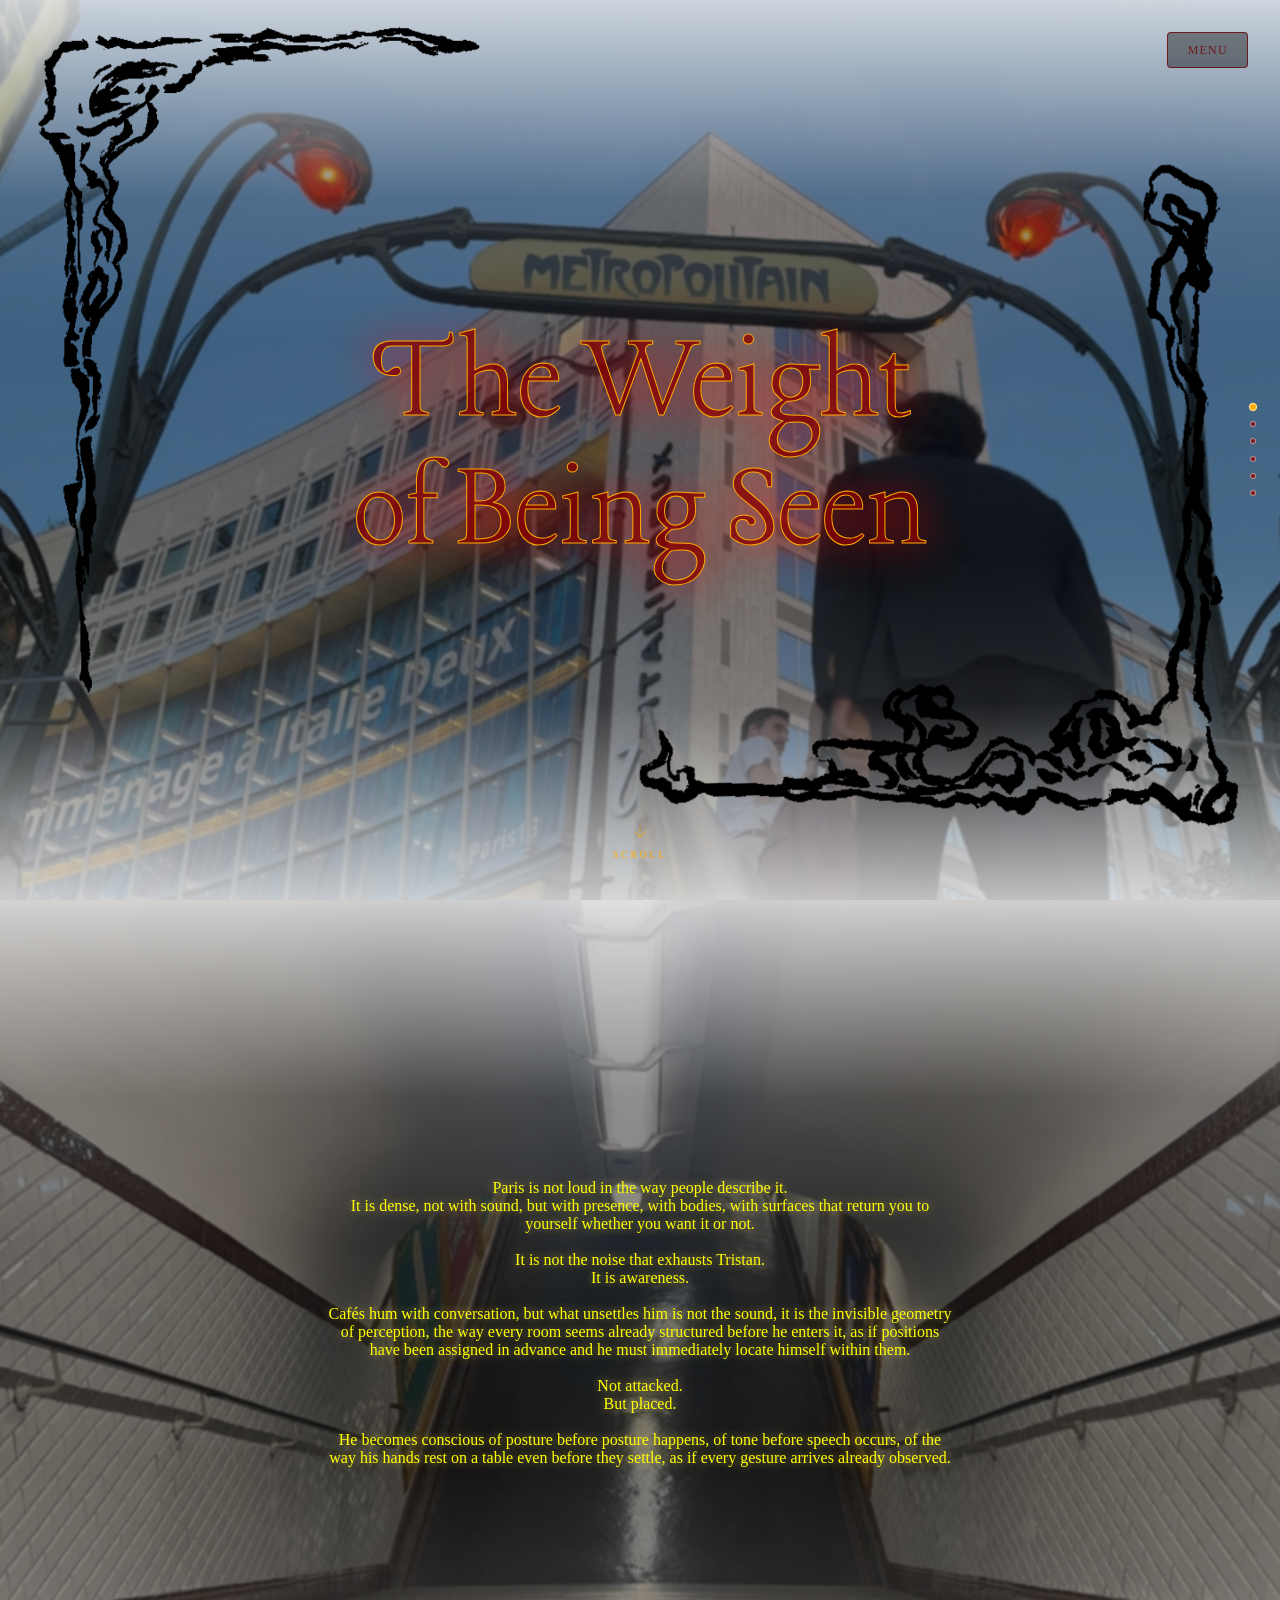
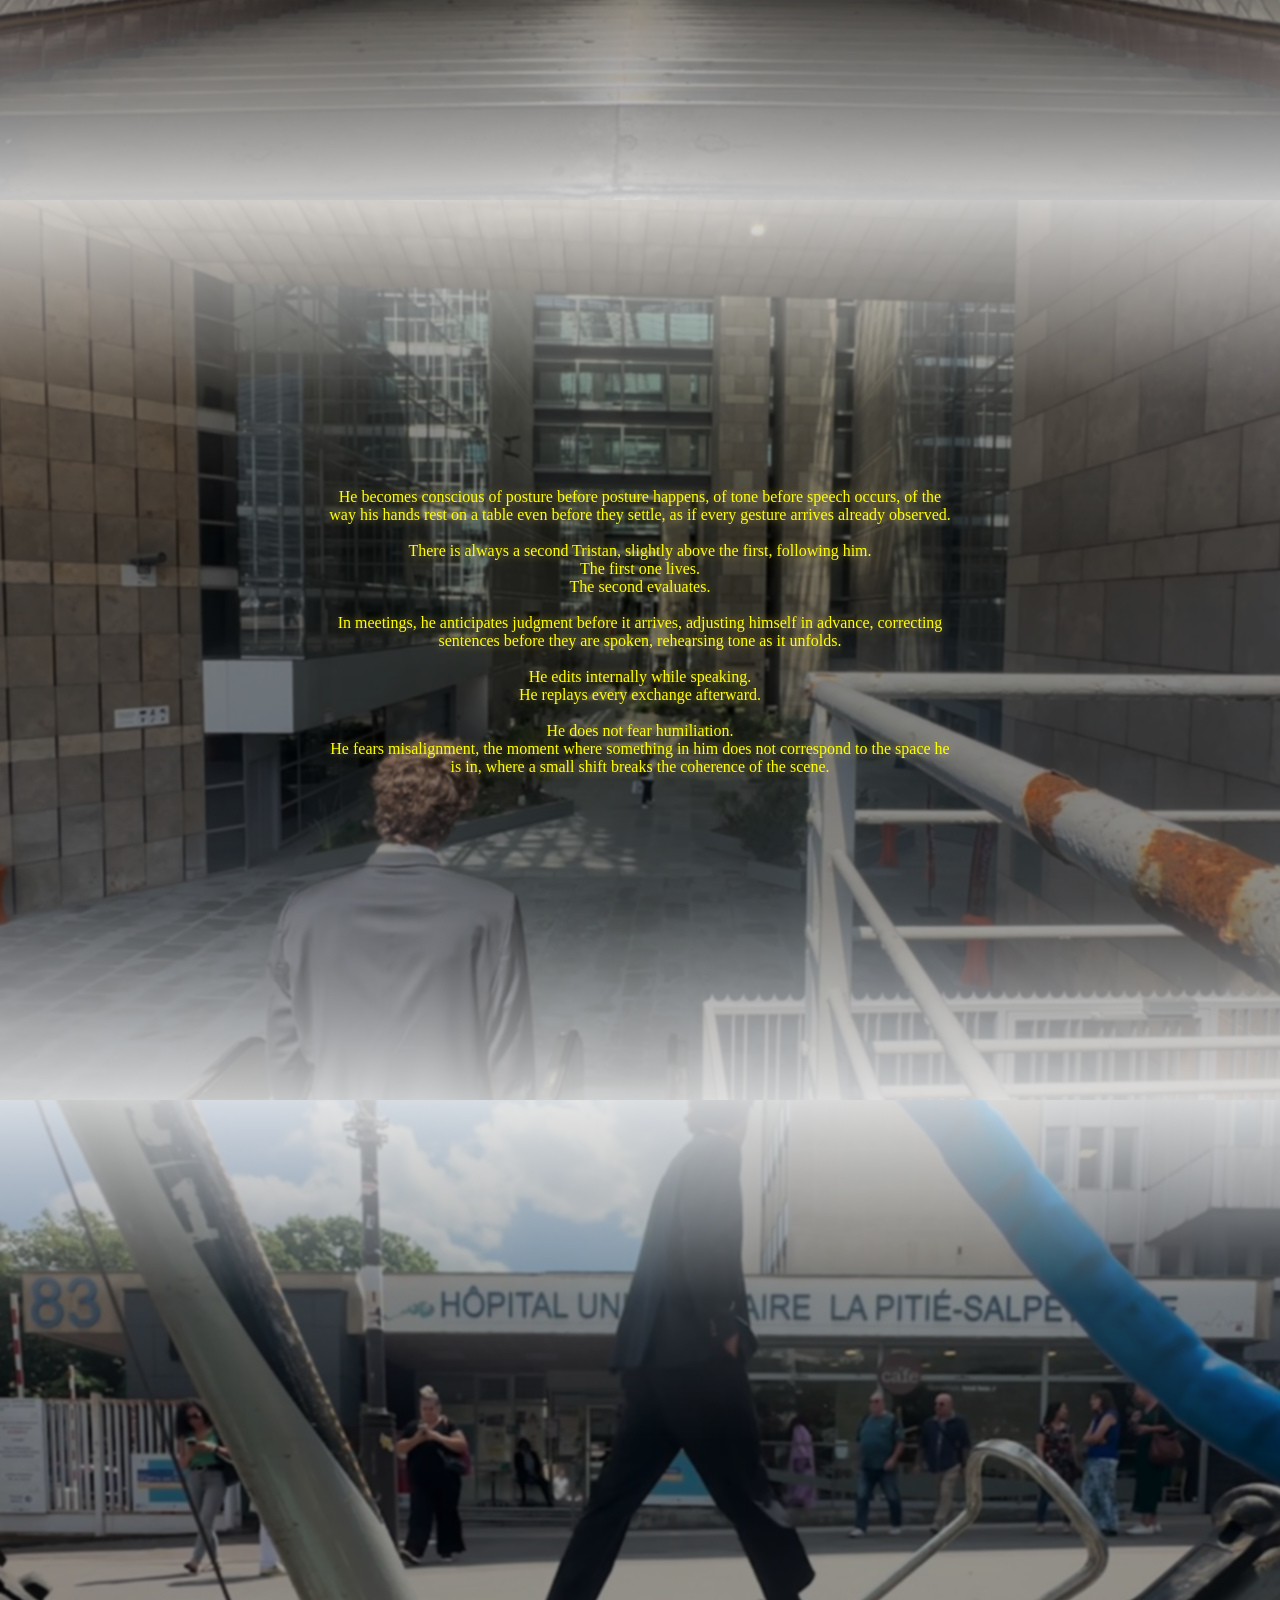
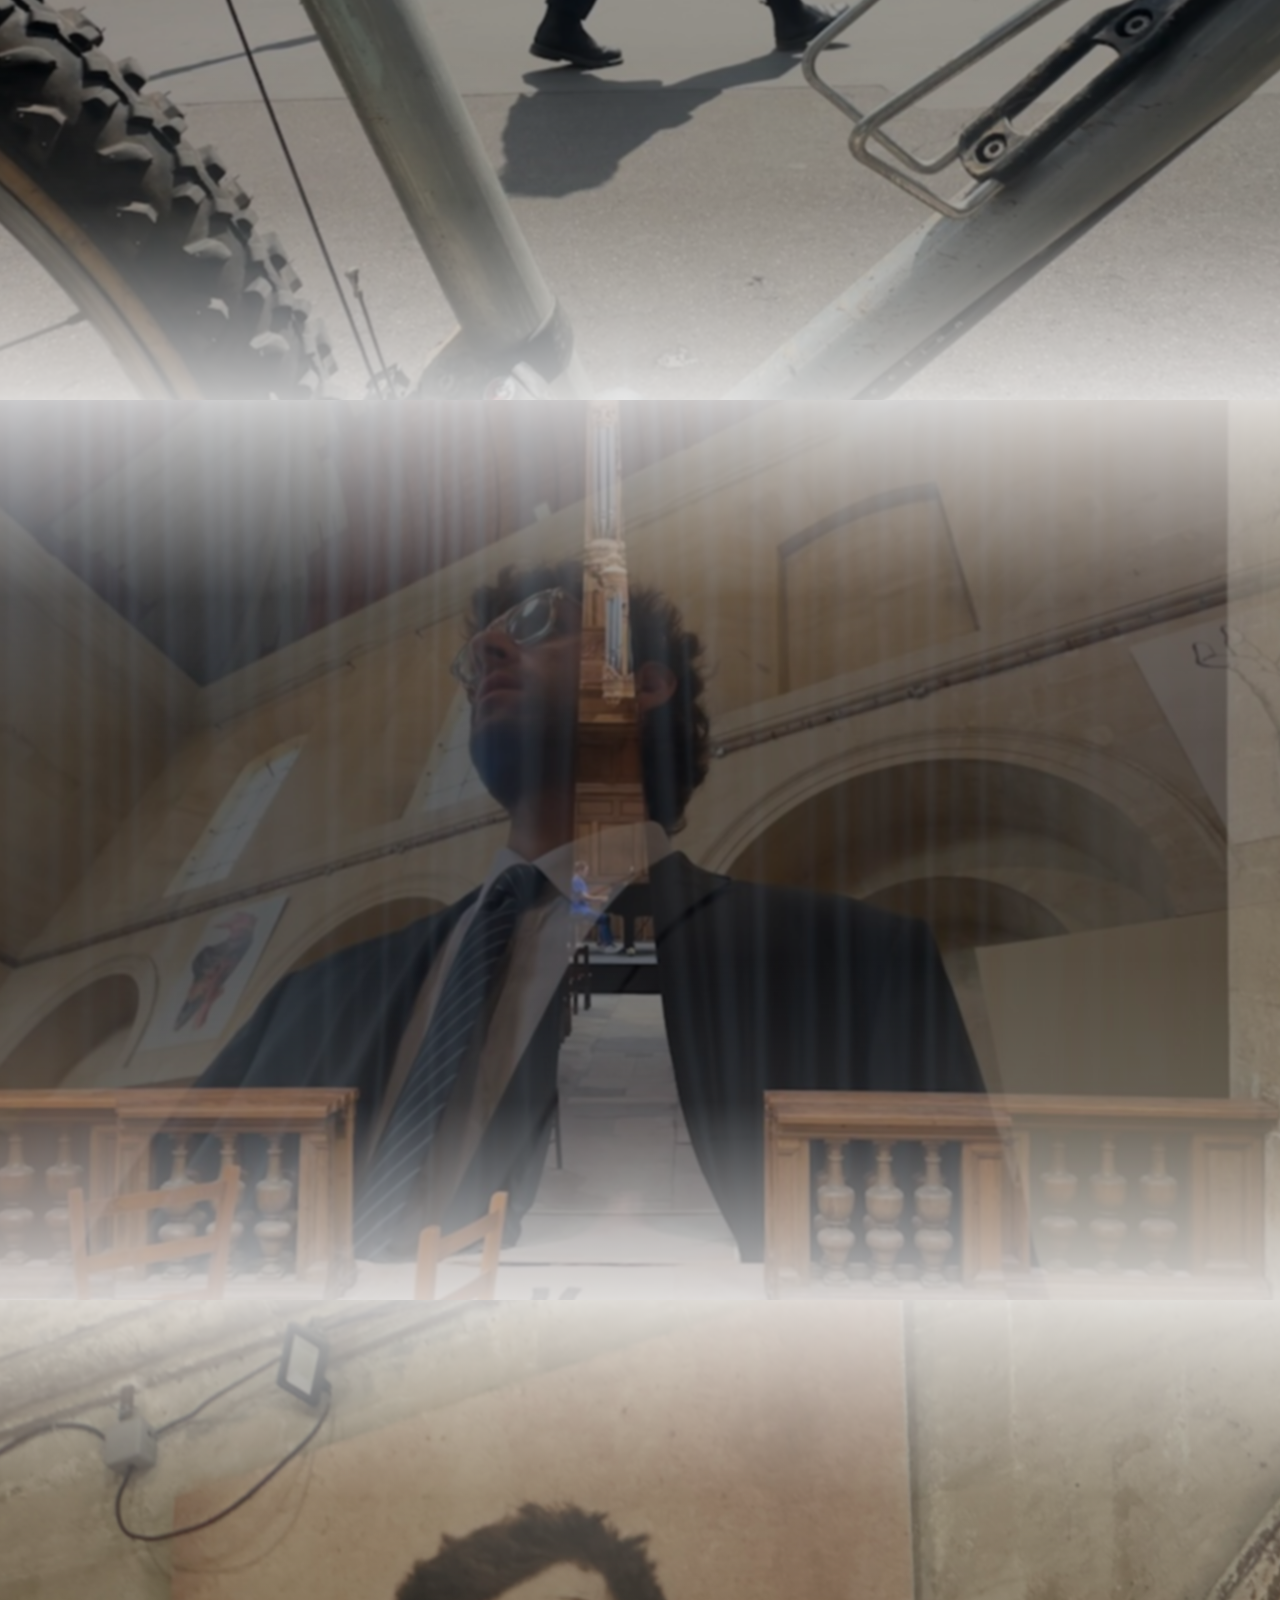
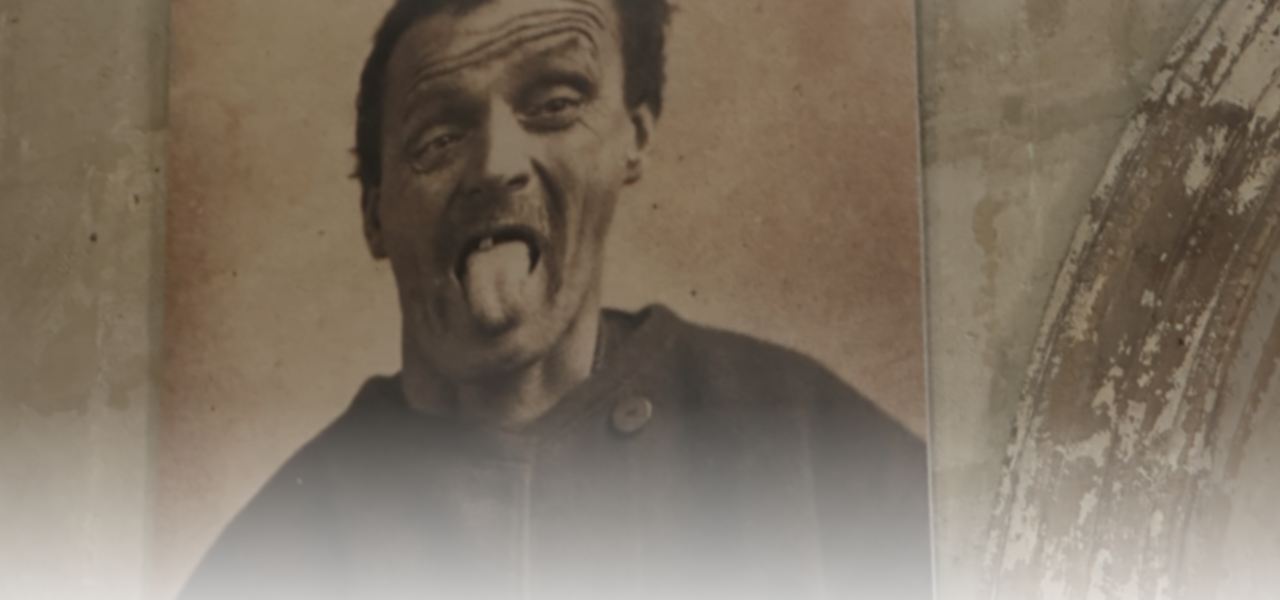
==== Alexdaina_WEB/chapter1.html @ 55fe21ad "main" ====
<!DOCTYPE html>
<html lang="en">
<head>
  <meta charset="UTF-8" />
  <meta name="viewport" content="width=device-width, initial-scale=1.0" />
  <title>Scrolling Gallery</title>
  
  <link rel="preconnect" href="https://fonts.googleapis.com">
  <link rel="preconnect" href="https://fonts.gstatic.com" crossorigin>
  <link href="https://fonts.googleapis.com/css2?family=Eagle+Lake&family=Lancelot&display=swap" rel="stylesheet">
<style>
    *, *::before, *::after {
      margin: 0;
      padding: 0;
      box-sizing: border-box;
    }

    html {
      scroll-behavior: smooth;
    }

    body {
      background: #0a0a0a;
      font-family: 'Josefin Sans', sans-serif;
    }

    /* ── Each section fills the viewport ── */
    .page {
      position: relative;
      width: 100%;
      height: 100vh;
      overflow: hidden;
      display: flex;
      align-items: center;
      justify-content: center;
    }

    /* ── Background image ── */
    .page__bg {
      position: absolute;
      inset: 0;
      background-size: cover;
      background-position: center;
      background-repeat: no-repeat;
      transform: scale(1.03); /* tiny scale prevents white edge flash */
      transition: transform 0.6s ease;
      filter: blur(1px) brightness(0.6);
    }

    /* ── Top & bottom opacity fade using a gradient overlay ── */
    .page__fade {
      position: absolute;
      inset: 0;
      background: linear-gradient(
        to bottom,
        rgba(255,255,255, 0.75) 0%,
        rgba(255,255,255, 0.10) 22%,
        rgba(255,255,255, 0.00) 38%,
        rgba(255,255,255, 0.00) 62%,
        rgba(255,255,255, 0.10) 78%,
        rgba(255,255,255, 0.75) 100%
      );
      pointer-events: none;
      z-index: 1;
    }

    /* ── Text label ── */
    .page__label {
      position: relative;
      z-index: 2;
      text-align: center;
      color:yellow;
      pointer-events: none;
      display: flex;
      flex-direction: column;
      align-items: center;
      gap: 0.5rem;
      opacity: 0;
      transform: translateY(14px);
      transition: opacity 0.7s ease, transform 0.7s ease;
    }

    .page__label.visible {
      opacity: 1;
      transform: translateY(0);
    }

    .title_box {
      
font-family: "Lancelot", serif;
font-weight: bold;
font-style: normal;
      font-size: clamp(4.5rem, 10vw, 9rem);
      font-weight: 100;
      line-height: 1;
      letter-spacing: -0.02em;
      color: #870000c2;
      text-shadow: 0 2px 40px rgba(255, 9, 9, 0.852);
      width: 50vw;  
      -webkit-text-stroke: 1px rgb(255, 170, 0);
    }

    .page__word {
      font-family: 'Josefin Sans', sans-serif;
      font-size: clamp(0.65rem, 1.5vw, 0.85rem);
      font-weight: 100;
      letter-spacing: 0.35em;
      text-transform: uppercase;
      color: rgba(255,255,255,0.7);
    }

    /* ── Thin rule decorations ── */
    .page__rule {
      display: flex;
      align-items: center;
      gap: 1.2rem;
      margin-top: 0.4rem;
    }

    .page__rule span {
      display: block;
      width: 40px;
      height: 1px;
      background: rgba(255,255,255,0.45);
    }

    .page__rule em {
      font-style: normal;
      font-size: 0.65rem;
      letter-spacing: 0.25em;
      color: rgba(255,255,255,0.4);
      text-transform: uppercase;
    }

    /* ── Scroll hint on first page only ── */
    .scroll-hint {
      position: absolute;
      bottom: 2.5rem;
      left: 50%;
      transform: translateX(-50%);
      z-index: 3;
      display: flex;
      flex-direction: column;
      align-items: center;
      gap: 0.5rem;
      color: rgb(255, 170, 0);
      font-size: 0.6rem;
      font-family: 'Times New Roman', Times, serif;
      letter-spacing: 0.3em;
      text-transform: uppercase;
      animation: bounce 2s ease-in-out infinite;
    }

    .scroll-hint svg {
      width: 18px;
      opacity: 0.5;
    }

    @keyframes bounce {
      0%, 100% { transform: translateX(-50%) translateY(0); }
      50%       { transform: translateX(-50%) translateY(6px); }
    }

    /* ── Slim progress bar ── */
    #progress {
      position: fixed;
      top: 0;
      left: 0;
      height: 2px;
      background: rgba(255,255,255,0.6);
      width: 0%;
      z-index: 100;
      transition: width 0.1s linear;
    }

    /* ── Page indicator dots ── */
    #dots {
      position: fixed;
      right: 1.5rem;
      top: 50%;
      transform: translateY(-50%);
      z-index: 100;
      display: flex;
      flex-direction: column;
      gap: 0.7rem;
    }

    .dot {
      width: 6px;
      height: 6px;
      border-radius: 50%;
      background: #870000c2;
      border: 1px solid rgba(255,255,255,0.5);
      cursor: pointer;
      transition: background 0.3s, transform 0.3s;
    }

    .dot.active {
      background: rgb(255, 170, 0);
      transform: scale(1.4);
    }

    div.corner-top-left{
  position:fixed;
  top:0;
  left:0;
  height: 10%;
  width: 10%;
  z-index: 7;
}

div.corner-bottom-right{
  position: fixed;
  bottom: 90vh;
  right: 90vw;

  height: 10%;
  width: 10%;
  z-index: 7;
}

.frame{
  height: 1000%;
  width: 1000%;
}

.text-box{
    padding: 5px;
    width: 50vw;
    font-family: 'Times New Roman', Times, serif;
    text-align: center;
    justify-content: center;
    text-shadow: 0 0 10px rgba(255, 230, 100, 0.6);
}

    /* ── Image sources (local folder) ── */
    #page-0 .page__bg { background-image: url('content/metro.jpg'); }
    #page-1 .page__bg { background-image: url('content/tunnel.jpg'); }
    #page-2 .page__bg { background-image: url('content/def.jpg'); }
    #page-3 .page__bg { background-image: url('content/hopital.jpg'); }
    #page-4 .page__bg { background-image: url('content/piano.jpg'); }
    #page-5 .page__bg { background-image: url('content/crazy.jpg'); }

    @media (max-width: 768px) {
      .text-box {
        width: 90vw; /* Much wider on mobile for readability */
      }
      .title_box {
        width: 90vw; /* Keeps the title correctly proportioned on small screens too */
      }
    } 

    .back-btn {
      position: absolute;
      top: 2rem;
      right: 2rem;
      z-index: 10;
      padding: 0.6rem 1.2rem;
      background: rgba(0, 0, 0, 0.4);
      border: 1px solid rgba(111, 4, 4, 0.8);
      color: rgba(111, 4, 4, 0.8);
      text-decoration: none;
      font-size: 0.75rem;
      font-family: 'Times New Roman', Times, serif;
      letter-spacing: 0.1em;
      text-transform: uppercase;
      transition: background 0.3s ease, color 0.3s ease;
      border-radius: 4px;
    }

    .back-btn:hover {
      background: rgb(255, 170, 0);
      color: #000;
    }
  </style>
</head>
<body>

  <div id="progress"></div>

  <nav id="dots">
    <div class="dot active" data-idx="0"></div>
    <div class="dot" data-idx="1"></div>
    <div class="dot" data-idx="2"></div>
    <div class="dot" data-idx="3"></div>
    <div class="dot" data-idx="4"></div>
    <div class="dot" data-idx="5"></div>
  </nav>

  <div class="corner-top-left">
    <img class="frame" src="content/frame2.png" >
</div>

<div class="corner-bottom-right">
    <img class="frame" src="content/frame.png">
</div>
  
  <section class="page" id="page-0">
    <div class="page__bg"></div>
    <div class="page__fade"></div>
    <a href="menu.html" class="back-btn">Menu</a>
    <div class="page__label">
      <p class="title_box">The Weight of Being Seen    </p>
    </div>
    <div class="scroll-hint">
      <svg viewBox="0 0 24 24" fill="none" stroke="currentColor" stroke-width="1.5" xmlns="http://www.w3.org/2000/svg">
        <path d="M12 5v14M5 12l7 7 7-7" stroke-linecap="round" stroke-linejoin="round"/>
      </svg>
      Scroll
    </div>
  </section>

  <section class="page" id="page-1">
    <div class="page__bg"></div>
    <div class="page__fade"></div>
    <div class="page__label">
      <p class="text-box">Paris is not loud in the way people describe it.<br>
        It is dense, not with sound, but with presence, with bodies, with surfaces that return you to yourself whether you want it or not.</p>
        
        <p class="text-box">It is not the noise that exhausts Tristan.<br>
        It is awareness.</p>
        
        <p class="text-box">Cafés hum with conversation, but what unsettles him is not the sound, it is the invisible geometry of perception, the way every room seems already structured before he enters it, as if positions have been assigned in advance and he must immediately locate himself within them.</p>
        
        <p class="text-box">Not attacked.<br>
        But placed.</p>
        
        <p class="text-box">He becomes conscious of posture before posture happens, of tone before speech occurs, of the way his hands rest on a table even before they settle, as if every gesture arrives already observed.</p>
        <p class="text-box"></p>
        <p class="text-box"></p>
        <p class="text-box"></p>
    </div>
    
  </section>

  <section class="page" id="page-2">
    <div class="page__bg"></div>
    <div class="page__fade"></div>
    <div class="page__label">
      <p class="text-box"><p class="text-box">He becomes conscious of posture before posture happens, of tone before speech occurs, of the way his hands rest on a table even before they settle, as if every gesture arrives already observed.</p>
          
      <p class="text-box">There is always a second Tristan, slightly above the first, following him.<br>
      The first one lives.<br>
      The second evaluates.</p>
      
      <p class="text-box">In meetings, he anticipates judgment before it arrives, adjusting himself in advance, correcting sentences before they are spoken, rehearsing tone as it unfolds.</p>
      
      <p class="text-box">He edits internally while speaking.<br>
      He replays every exchange afterward.</p>
      
      <p class="text-box">He does not fear humiliation.<br>
      He fears misalignment, the moment where something in him does not correspond to the space he is in, where a small shift breaks the coherence of the scene.</p>
      <p class="text-box"></p>
<p class="text-box"></p>
<p class="text-box"></p>
     
    </div>
  </section>

  <section class="page" id="page-3">
    <div class="page__bg"></div>
    <div class="page__fade"></div>
    <div class="page__label">
      <p class="text-box">There is always a second Tristan, slightly above the first, following him.<br>
        The first one lives.<br>
        The second evaluates.</p>
        
        <p class="text-box">In meetings, he anticipates judgment before it arrives, adjusting himself in advance, correcting sentences before they are spoken, rehearsing tone as it unfolds.</p>
        
        <p class="text-box">He edits internally while speaking.<br>
        He replays every exchange afterward.</p>
        
        <p class="text-box">He does not fear humiliation.<br>
        He fears misalignment, the moment where something in him does not correspond to the space he is in, where a small shift breaks the coherence of the scene.</p>
        
        <p class="text-box">Misalignment is subtle.<br>
        A pause that lasts a second too long.<br>
        A tone that lands slightly off.<br>
        A gesture that communicates something unintended.</p>
        <p class="text-box"></p>
<p class="text-box"></p>
<p class="text-box"></p>
        
        
    </div>
  </section>

  <section class="page" id="page-4">
    <div class="page__bg"></div>
    <div class="page__fade"></div>
    <div class="page__label">
      <p class="text-box">Hyper-awareness masquerades as responsibility.</p>

<p class="text-box">He calls it discipline, arriving prepared, anticipating reactions, correcting himself before mistakes occur. The psychologist calls it overstimulation, a system pushed beyond what it can sustain.</p>

<p class="text-box">But what Tristan struggles to admit, even to himself, is that awareness feels seductive.</p>

<p class="text-box">To anticipate becomes a form of control.<br>
To analyse becomes a form of mastery.<br>
To remain alert becomes a way of never being caught off guard.</p>

<p class="text-box">At first, it feels like precision.</p>

<p class="text-box">He notices things others seem to miss: a micro-shift in a colleague’s expression, a hesitation in someone’s voice, a subtle shift in atmosphere just before a conversation turns.</p>

<p class="text-box">This sensitivity feels useful.<br>
Like an advantage.</p>
<p class="text-box"></p>
<p class="text-box"></p>
<p class="text-box"></p>
        
    </div>
  </section>

  <section class="page" id="page-5">
    <div class="page__bg"></div>
    <div class="page__fade"></div>
    <div class="page__label">
      <p class="text-box">But gradually, the system begins turning inward.</p>

<p class="text-box">Observation becomes surveillance, and the voice that evaluates no longer belongs to the outside world but to him.</p>

<p class="text-box">Every action is accompanied by commentary.<br>
Every moment is reviewed before it finishes occurring.</p>

<p class="text-box">Clarity becomes suffocation.</p>

<p class="text-box">In the evenings, alone in his apartment, silence does not calm him. It sharpens him. The day replays in fragments, micro-expressions, tonal shifts, perceived mistakes, looping without resolution.</p>

<p class="text-box">The mind edits. Replays. Annotates. Corrects.</p>

<p class="text-box">The city does not create the anxiety.<br>
It reveals it.</p>

<p class="text-box">When the psychologist proposes temporary withdrawal, the suggestion feels logical.</p>

<p class="text-box">Distance. Reduced stimuli. Architectural containment.</p>

<p class="text-box">A 17th-century castle in the countryside, with thick walls, controlled routines, and continuous observation through scheduled sessions and written reports meant to stabilise his condition.</p>

<p class="text-box">The idea is simple: remove the density of social interaction and observe what remains.</p>

<p class="text-box">Tristan agrees not because he wants to escape others.<br>
He wants to escape himself watching himself.</p>
<p class="text-box"></p>
<p class="text-box"></p>
<p class="text-box"></p>
<p class="text-box"></p>
    </div>
  </section>



  <script>
    const pages  = document.querySelectorAll('.page');
    const labels = document.querySelectorAll('.page__label');
    const dots   = document.querySelectorAll('.dot');
    const bar    = document.getElementById('progress');

    // ── IntersectionObserver: reveal label when page enters viewport ──
    const observer = new IntersectionObserver((entries) => {
      entries.forEach(entry => {
        const idx = [...pages].indexOf(entry.target);
        const label = labels[idx];
        if (entry.isIntersecting) {
          label.classList.add('visible');
          dots.forEach(d => d.classList.remove('active'));
          if (dots[idx]) dots[idx].classList.add('active');
        } else {
          label.classList.remove('visible');
        }
      });
    }, { threshold: 0.5 });

    pages.forEach(p => observer.observe(p));

    // ── Scroll progress bar ──
    window.addEventListener('scroll', () => {
      const scrollTop = window.scrollY;
      const docHeight = document.documentElement.scrollHeight - window.innerHeight;
      bar.style.width = (scrollTop / docHeight * 100) + '%';
    });

    // ── Dot navigation ──
    dots.forEach(dot => {
      dot.addEventListener('click', () => {
        const idx = parseInt(dot.dataset.idx);
        pages[idx].scrollIntoView({ behavior: 'smooth' });
      });
    });
  </script>
</body>
</html>
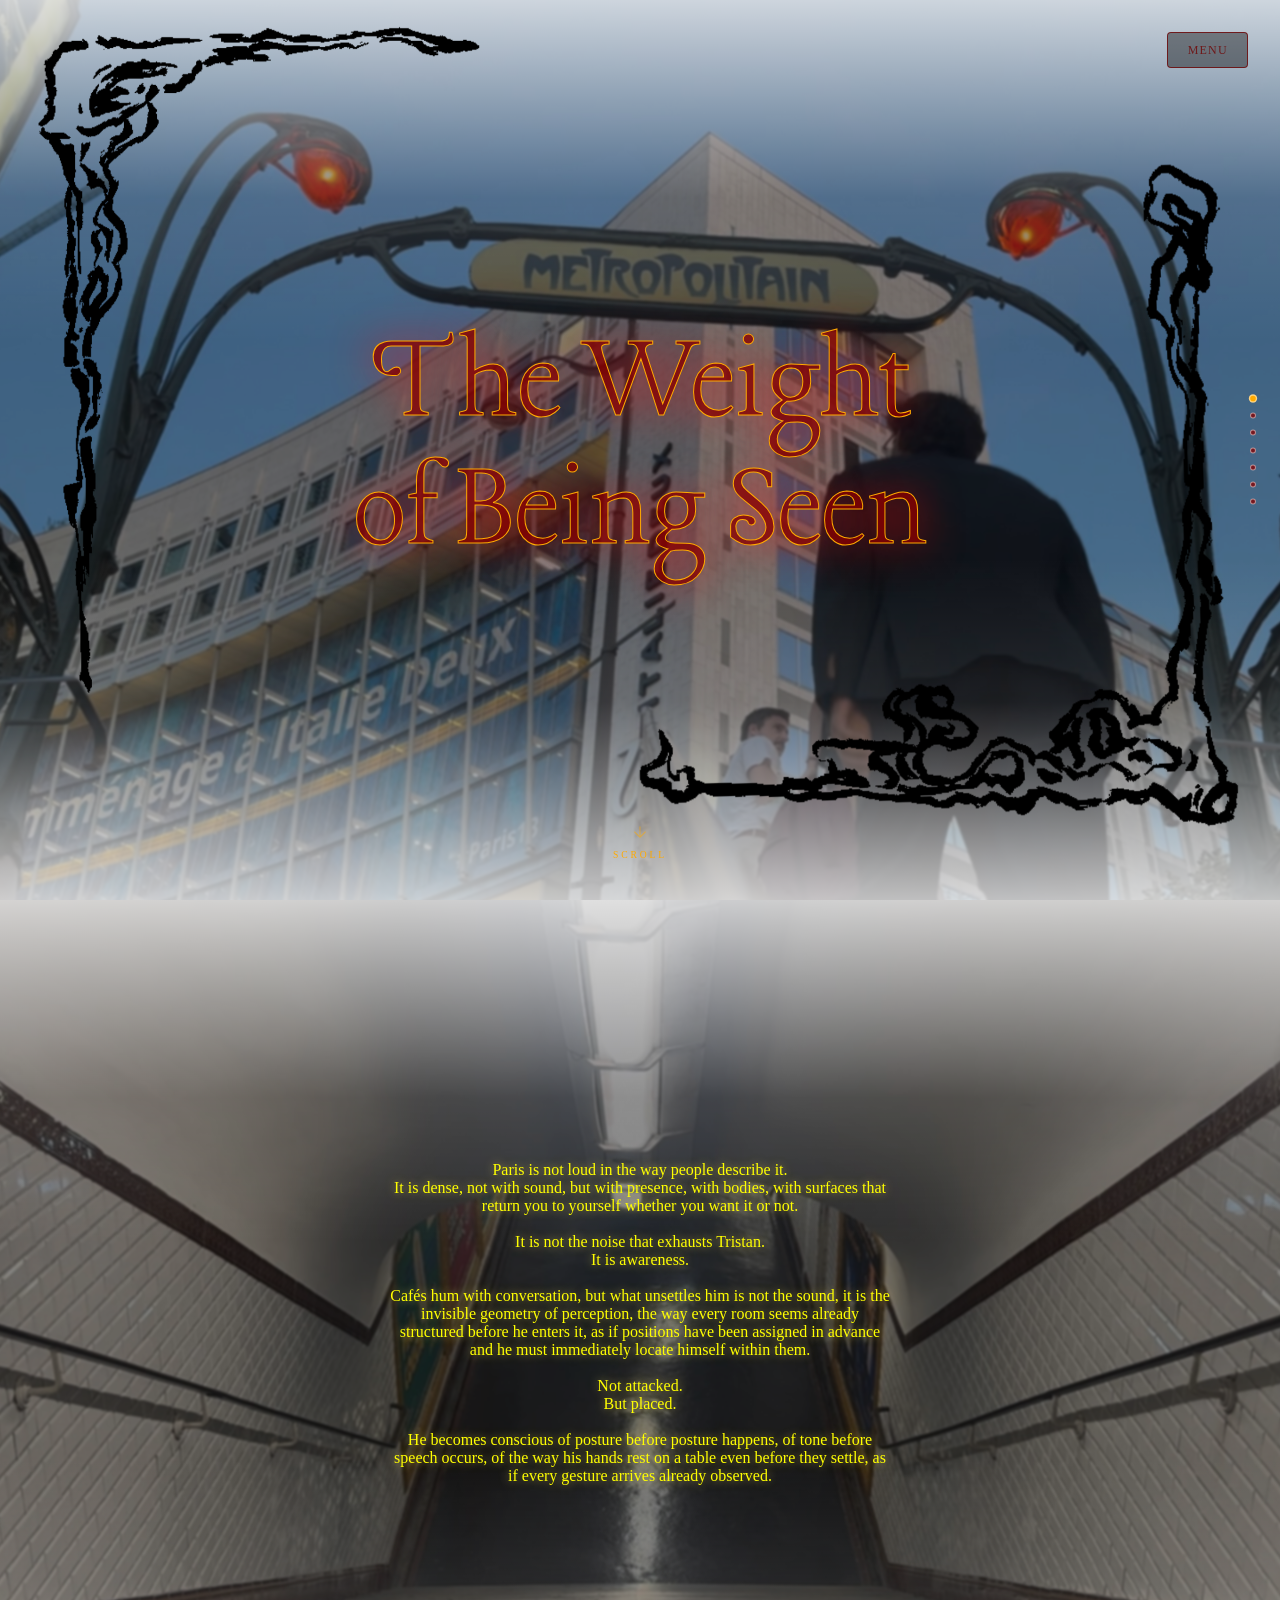
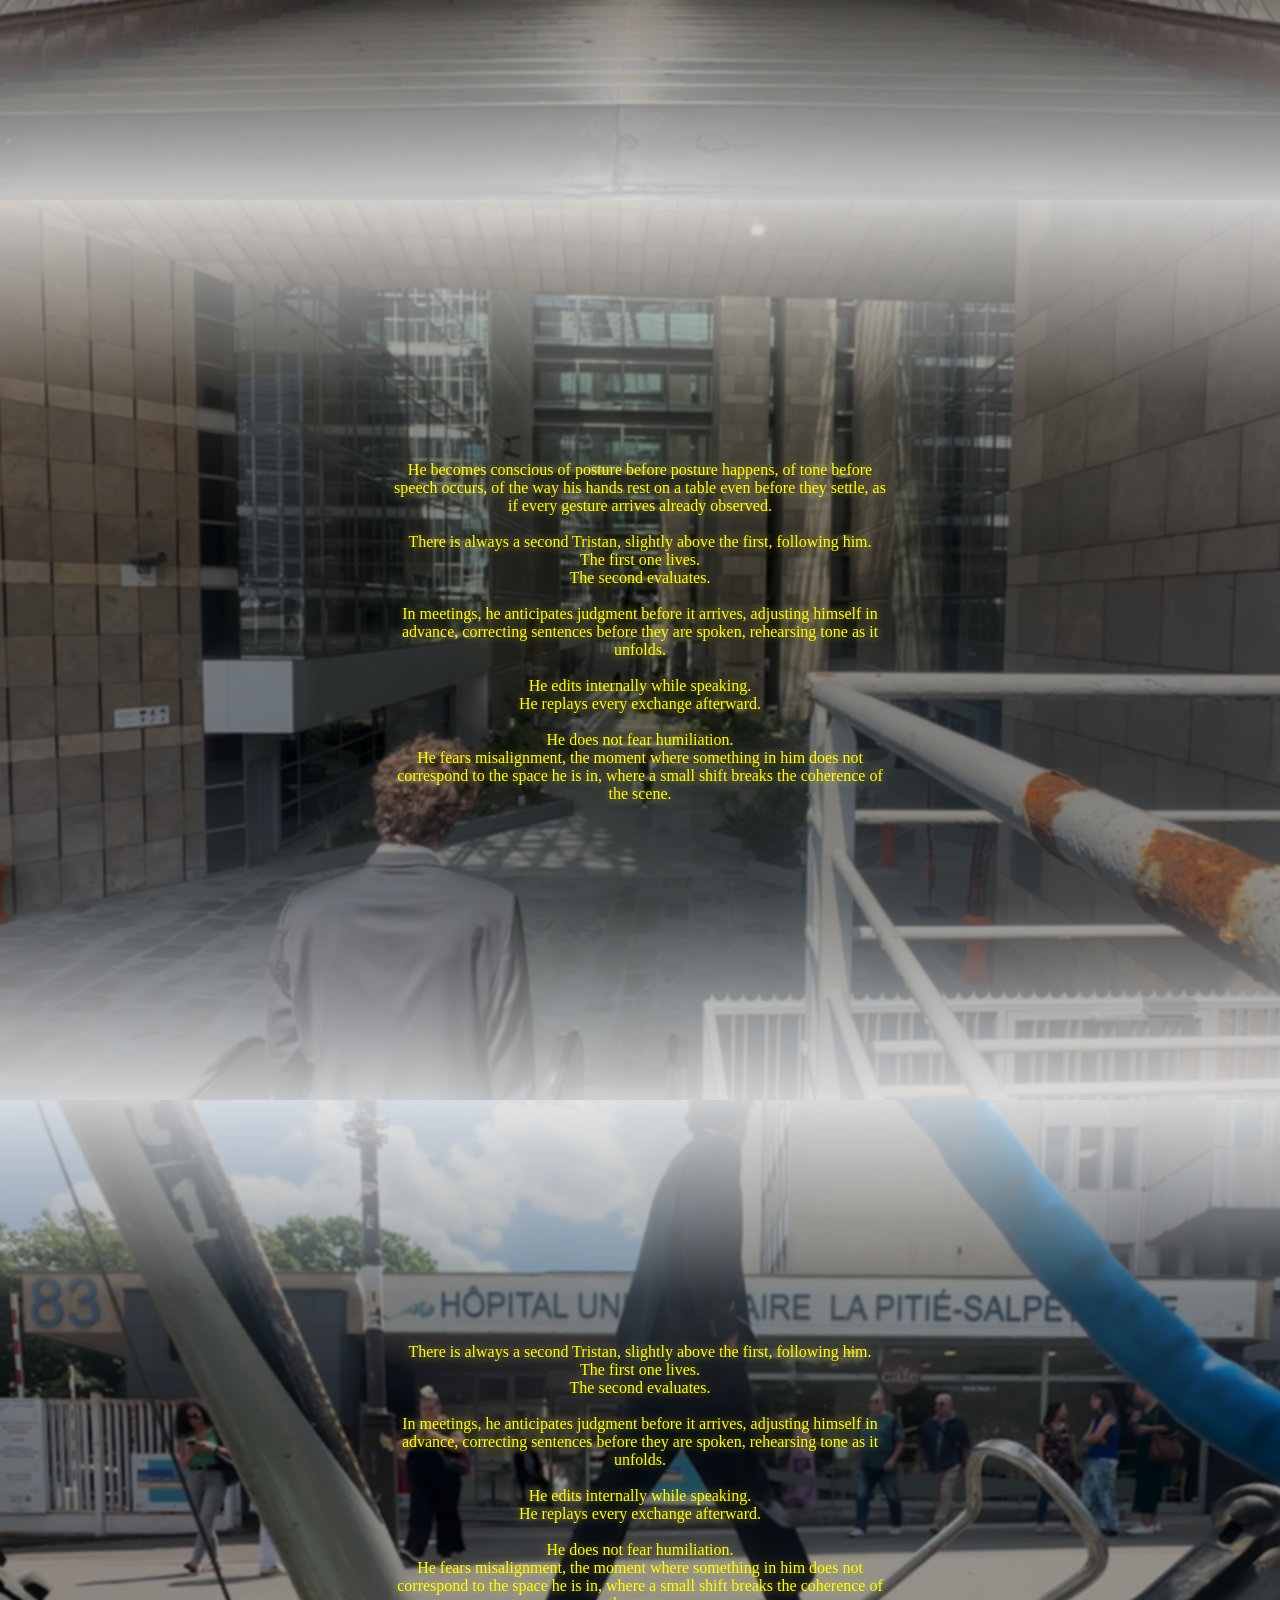
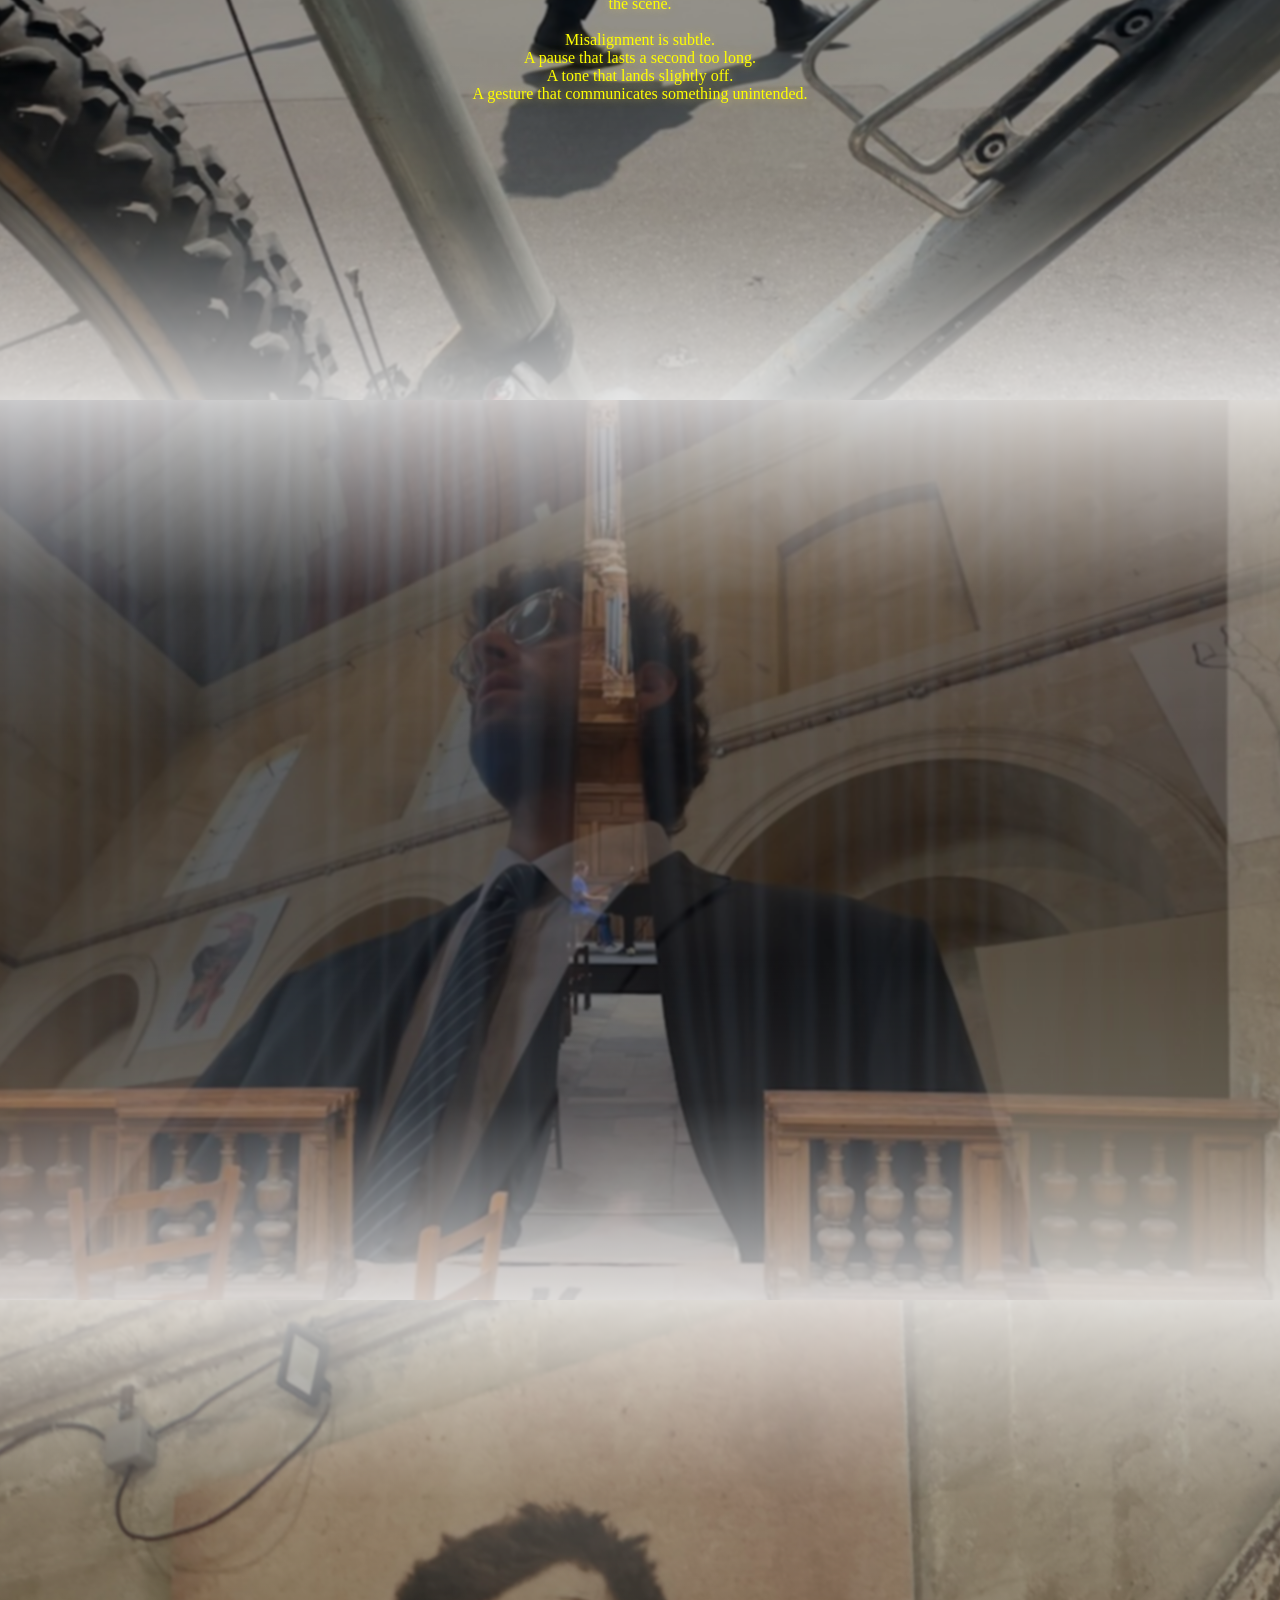
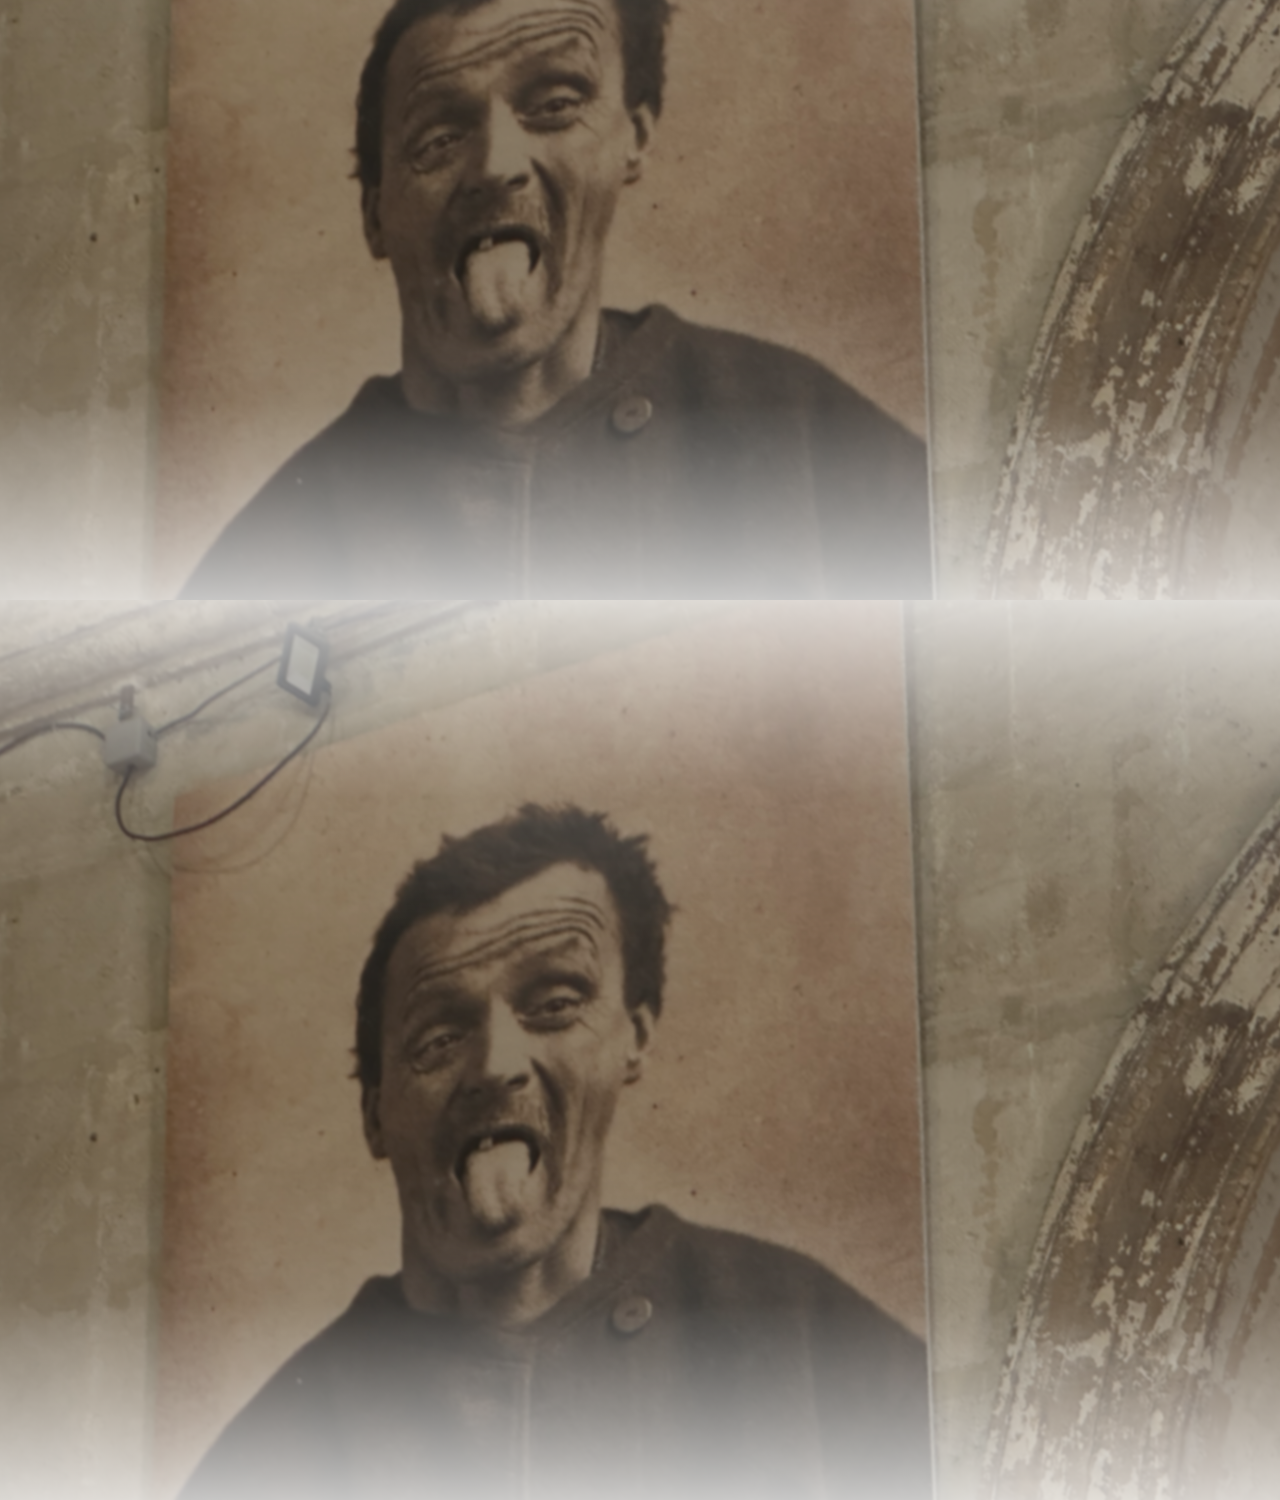
==== commit b5c0c9b6: "fix" ====
--- a/Alexdaina_WEB/chapter1.html
+++ b/Alexdaina_WEB/chapter1.html
@@ -226,7 +226,7 @@
 
 .text-box{
     padding: 5px;
-    width: 50vw;
+    width: 40vw;
     font-family: 'Times New Roman', Times, serif;
     text-align: center;
     justify-content: center;
@@ -240,13 +240,14 @@
     #page-3 .page__bg { background-image: url('content/hopital.jpg'); }
     #page-4 .page__bg { background-image: url('content/piano.jpg'); }
     #page-5 .page__bg { background-image: url('content/crazy.jpg'); }
+    #page-6 .page__bg { background-image: url('content/crazy.jpg'); }
 
     @media (max-width: 768px) {
       .text-box {
-        width: 90vw; /* Much wider on mobile for readability */
+        width: 75vw; /* Much wider on mobile for readability */
       }
       .title_box {
-        width: 90vw; /* Keeps the title correctly proportioned on small screens too */
+        width: 80vw; /* Keeps the title correctly proportioned on small screens too */
       }
     } 
 
@@ -285,6 +286,7 @@
     <div class="dot" data-idx="3"></div>
     <div class="dot" data-idx="4"></div>
     <div class="dot" data-idx="5"></div>
+    <div class="dot" data-idx="6"></div>
   </nav>
 
   <div class="corner-top-left">
@@ -429,6 +431,19 @@
 
 <p class="text-box">The mind edits. Replays. Annotates. Corrects.</p>
 
+<p class="text-box"></p>
+<p class="text-box"></p>
+<p class="text-box"></p>
+<p class="text-box"></p>
+    </div>
+  </section>
+
+
+  <section class="page" id="page-5">
+    <div class="page__bg"></div>
+    <div class="page__fade"></div>
+    <div class="page__label">
+ 
 <p class="text-box">The city does not create the anxiety.<br>
 It reveals it.</p>
 
@@ -448,7 +463,6 @@
 <p class="text-box"></p>
     </div>
   </section>
-
 
 
   <script>
